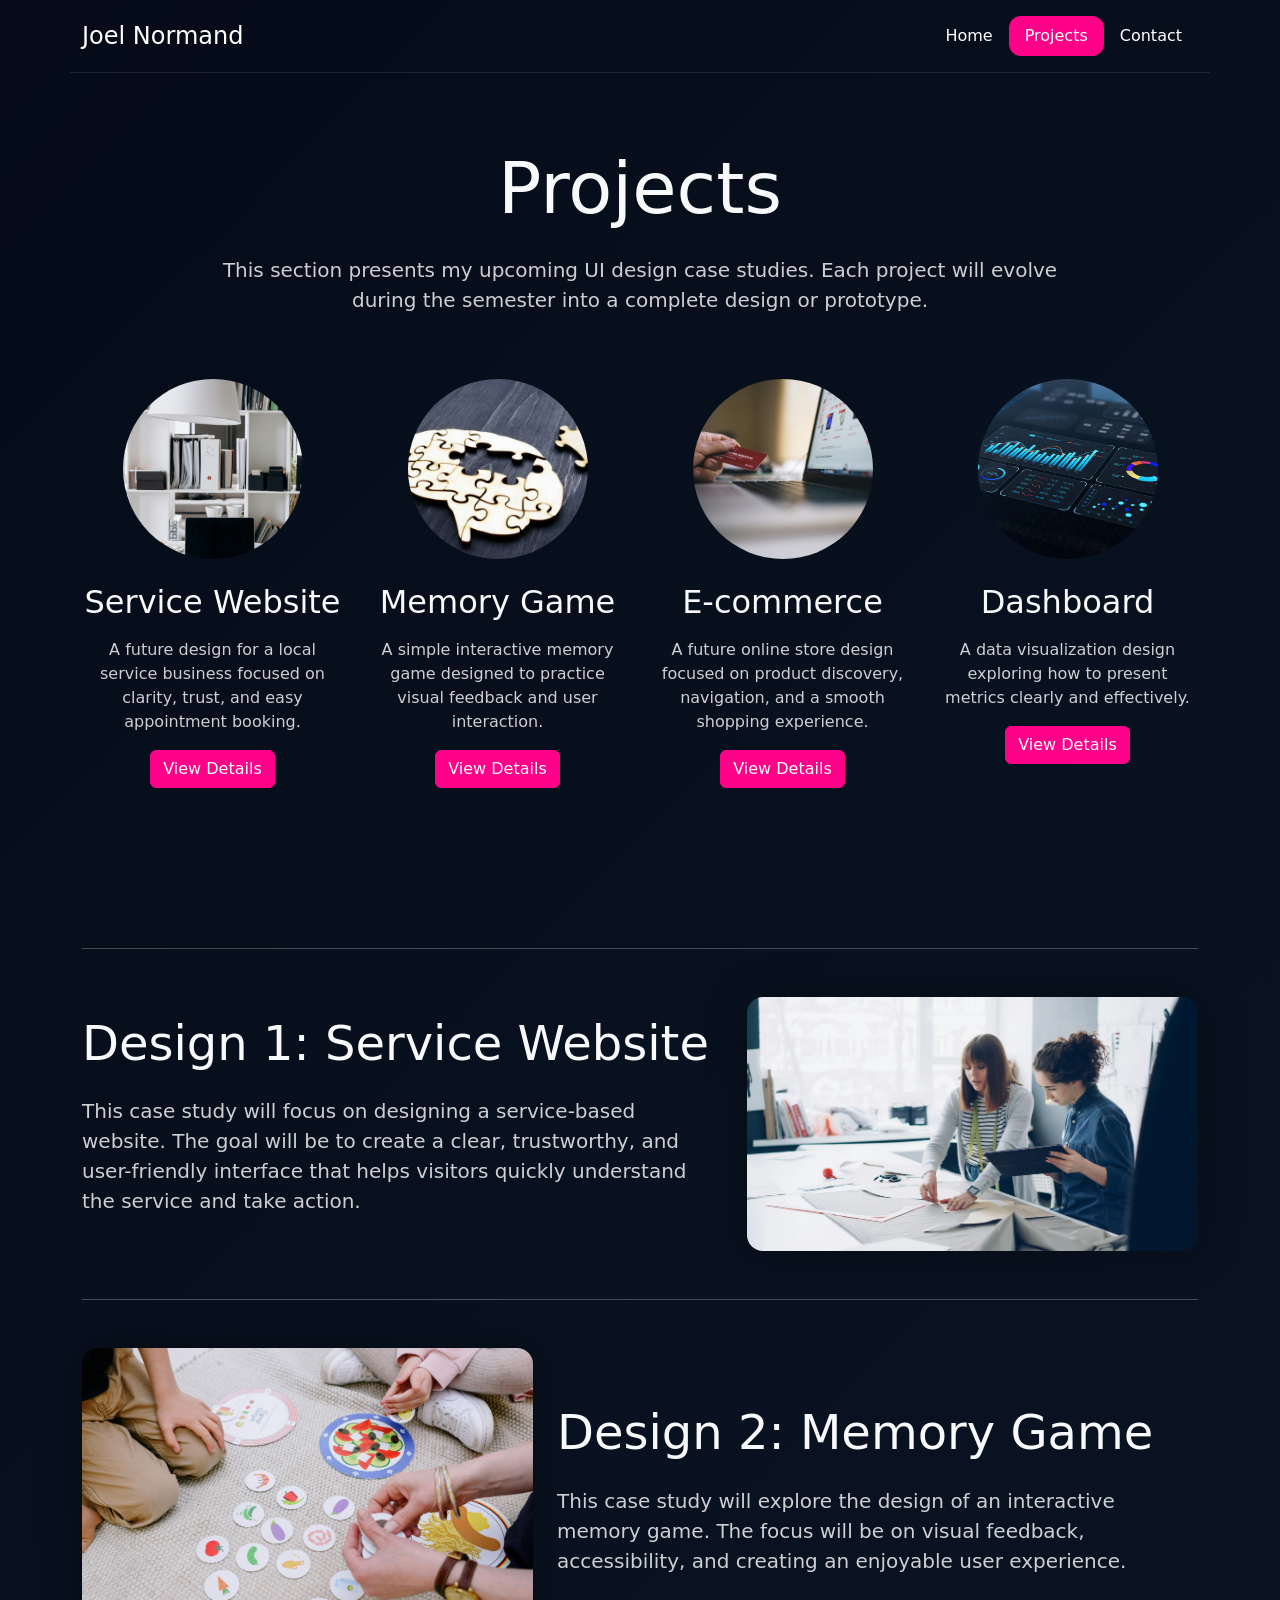
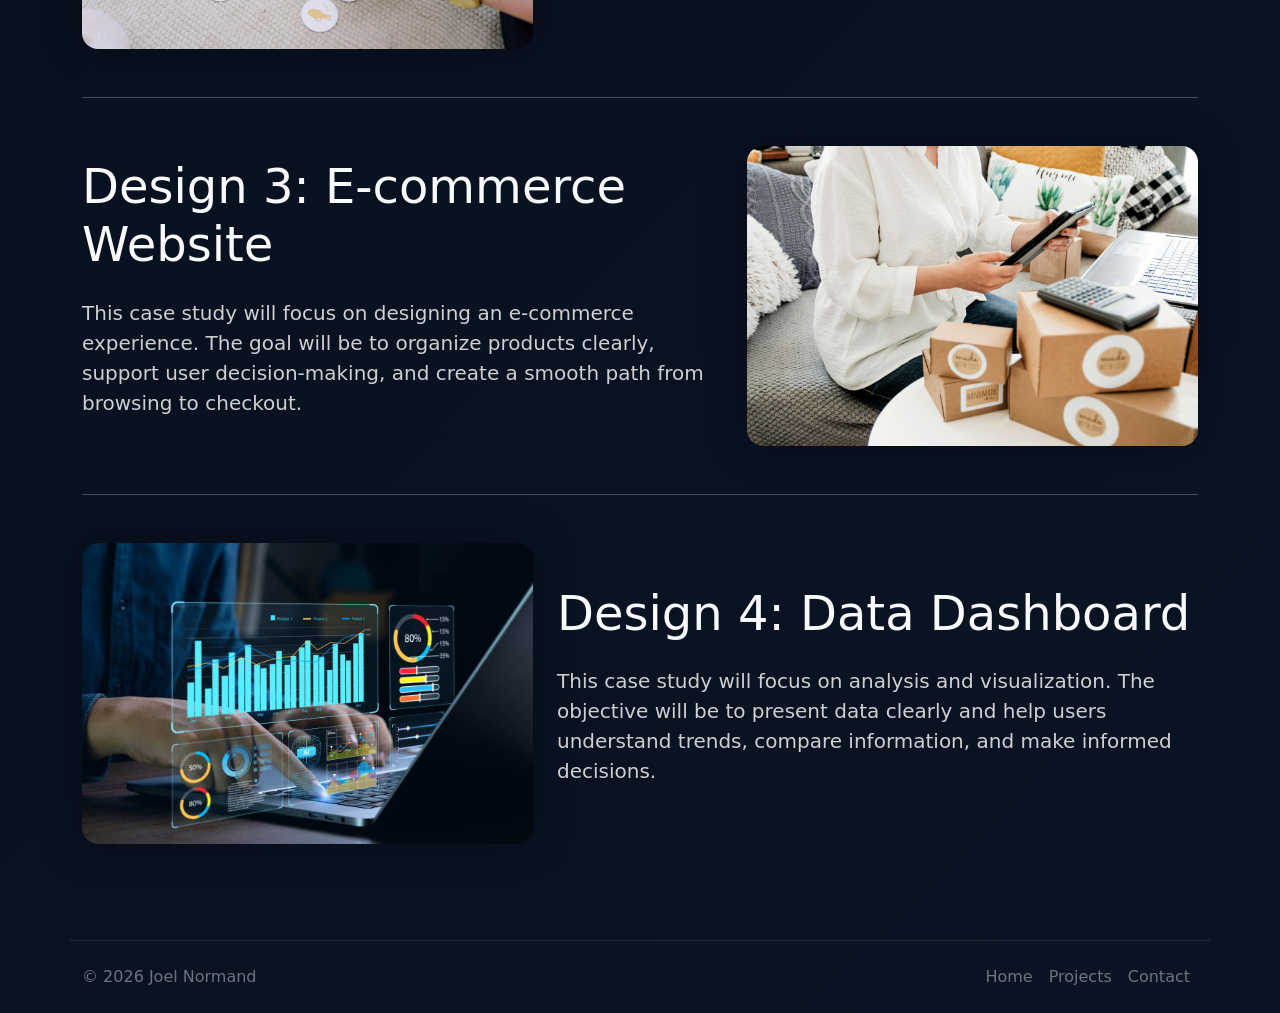
==== project.html @ 37cfbb65 "first commit" ====
<!doctype html>
<html lang="en">
  <head>
    <meta charset="UTF-8" />
    <meta name="viewport" content="width=device-width, initial-scale=1" />

    <title>Projects | Joel Normand</title>

    <link
      href="https://cdn.jsdelivr.net/npm/bootstrap@5.3.8/dist/css/bootstrap.min.css"
      rel="stylesheet"
      integrity="sha384-sRIl4kxILFvY47J16cr9ZwB07vP4J8+LH7qKQnuqkuIAvNWLzeN8tE5YBujZqJLB"
      crossorigin="anonymous"
    />

    <link rel="stylesheet" href="css/style.css" />
  </head>

  <body class="bg-dark text-light">
    <header
      class="container d-flex flex-wrap justify-content-center py-3 mb-4 border-bottom"
    >
      <a
        href="index.html"
        class="d-flex align-items-center mb-3 mb-md-0 me-md-auto text-decoration-none text-light"
      >
        <span class="fs-4">Joel Normand</span>
      </a>

      <ul class="nav nav-pills">
        <li class="nav-item">
          <a href="index.html" class="nav-link"> Home </a>
        </li>

        <li class="nav-item">
          <a href="project.html" class="nav-link active" aria-current="page">
            Projects
          </a>
        </li>

        <li class="nav-item">
          <a href="contact.html" class="nav-link"> Contact </a>
        </li>
      </ul>
    </header>

    <main>
      <section class="container py-5 text-center">
        <h1 class="display-2 fw-light mb-4">Projects</h1>

        <p class="lead mx-auto" style="max-width: 850px">
          This section presents my upcoming UI design case studies. Each project
          will evolve during the semester into a complete design or prototype.
        </p>
      </section>

      <!-- PROJECT OVERVIEW -->
      <section class="container pb-5">
        <div class="row text-center gy-5">
          <div class="col-lg-3 col-md-6">
            <img
              src="images/pexels-modernWorkspace.jpg"
              class="rounded-circle object-fit-cover mb-4"
              width="180"
              height="180"
              alt="Service website preview"
            />

            <h2 class="fw-light mb-3">Service Website</h2>

            <p>
              A future design for a local service business focused on clarity,
              trust, and easy appointment booking.
            </p>

            <p>
              <a class="btn btn-primary" href="#service-site"> View Details </a>
            </p>
          </div>

          <div class="col-lg-3 col-md-6">
            <img
              src="images/memoryGame.jpg"
              class="rounded-circle object-fit-cover mb-4"
              width="180"
              height="180"
              alt="Memory game preview"
            />

            <h2 class="fw-light mb-3">Memory Game</h2>

            <p>
              A simple interactive memory game designed to practice visual
              feedback and user interaction.
            </p>

            <p>
              <a class="btn btn-primary" href="#memory-game"> View Details </a>
            </p>
          </div>

          <div class="col-lg-3 col-md-6">
            <img
              src="images/pexels-onlineShopping.jpg"
              class="rounded-circle object-fit-cover mb-4"
              width="180"
              height="180"
              alt="E-commerce website preview"
            />

            <h2 class="fw-light mb-3">E-commerce</h2>

            <p>
              A future online store design focused on product discovery,
              navigation, and a smooth shopping experience.
            </p>

            <p>
              <a class="btn btn-primary" href="#ecommerce-site">
                View Details
              </a>
            </p>
          </div>

          <div class="col-lg-3 col-md-6">
            <img
              src="images/dashboard.jpg"
              class="rounded-circle object-fit-cover mb-4"
              width="180"
              height="180"
              alt="Dashboard preview"
            />

            <h2 class="fw-light mb-3">Dashboard</h2>

            <p>
              A data visualization design exploring how to present metrics
              clearly and effectively.
            </p>

            <p>
              <a class="btn btn-primary" href="#dashboard"> View Details </a>
            </p>
          </div>
        </div>
      </section>

      <section class="container py-5">
        <!-- PROJECT 1 -->
        <hr class="featurette-divider my-5" />

        <div id="service-site" class="row featurette align-items-center gy-5">
          <div class="col-md-7">
            <h2 class="display-5 fw-light mb-4">Design 1: Service Website</h2>

            <p class="lead">
              This case study will focus on designing a service-based website.
              The goal will be to create a clear, trustworthy, and user-friendly
              interface that helps visitors quickly understand the service and
              take action.
            </p>
          </div>

          <div class="col-md-5">
            <img
              src="images/pexels-bigModernWorkspace.jpg"
              class="img-fluid rounded-4 shadow-lg"
              alt="Service website placeholder"
            />
          </div>
        </div>

        <!-- PROJECT 2 -->
        <hr class="featurette-divider my-5" />

        <div id="memory-game" class="row featurette align-items-center gy-5">
          <div class="col-md-7 order-md-2">
            <h2 class="display-5 fw-light mb-4">Design 2: Memory Game</h2>

            <p class="lead">
              This case study will explore the design of an interactive memory
              game. The focus will be on visual feedback, accessibility, and
              creating an enjoyable user experience.
            </p>
          </div>

          <div class="col-md-5 order-md-1">
            <img
              src="images/pexels-bigMemoryGame.jpg"
              class="img-fluid rounded-4 shadow-lg"
              alt="Memory game placeholder"
            />
          </div>
        </div>

        <!-- PROJECT 3 -->
        <hr class="featurette-divider my-5" />

        <div id="ecommerce-site" class="row featurette align-items-center gy-5">
          <div class="col-md-7">
            <h2 class="display-5 fw-light mb-4">
              Design 3: E-commerce Website
            </h2>

            <p class="lead">
              This case study will focus on designing an e-commerce experience.
              The goal will be to organize products clearly, support user
              decision-making, and create a smooth path from browsing to
              checkout.
            </p>
          </div>

          <div class="col-md-5">
            <img
              src="images/pexels-bigOnlineShopping.jpg"
              class="img-fluid rounded-4 shadow-lg"
              alt="E-commerce website placeholder"
            />
          </div>
        </div>

        <!-- PROJECT 4 -->
        <hr class="featurette-divider my-5" />

        <div id="dashboard" class="row featurette align-items-center gy-5">
          <div class="col-md-7 order-md-2">
            <h2 class="display-5 fw-light mb-4">Design 4: Data Dashboard</h2>

            <p class="lead">
              This case study will focus on analysis and visualization. The
              objective will be to present data clearly and help users
              understand trends, compare information, and make informed
              decisions.
            </p>
          </div>

          <div class="col-md-5 order-md-1">
            <img
              src="images/bigDashboard.jpg"
              class="img-fluid rounded-4 shadow-lg"
              alt="Dashboard placeholder"
            />
          </div>
        </div>
      </section>
    </main>

    <footer
      class="container d-flex flex-wrap justify-content-between align-items-center py-3 mt-5 border-top"
    >
      <p class="col-md-4 mb-0 text-secondary">© 2026 Joel Normand</p>

      <ul class="nav col-md-8 justify-content-end">
        <li class="nav-item">
          <a href="index.html" class="nav-link px-2 text-secondary"> Home </a>
        </li>

        <li class="nav-item">
          <a href="project.html" class="nav-link px-2 text-secondary">
            Projects
          </a>
        </li>

        <li class="nav-item">
          <a href="contact.html" class="nav-link px-2 text-secondary">
            Contact
          </a>
        </li>
      </ul>
    </footer>

    <script
      src="https://cdn.jsdelivr.net/npm/bootstrap@5.3.8/dist/js/bootstrap.bundle.min.js"
      integrity="sha384-FKyoEForCGlyvwx9Hj09JcYn3nv7wiPVlz7YYwJrWVcXK/BmnVDxM+D2scQbITxI"
      crossorigin="anonymous"
    ></script>

    <script src="js/script.js"></script>
  </body>
</html>
---- css/style.css ----
body {
  background: linear-gradient(135deg, #050b18 0%, #08111f 45%, #0a1424 100%);

  color: white;
  min-height: 100vh;
}

p {
  color: rgba(255, 255, 255, 0.8);
}

.text-body-secondary {
  color: rgba(255, 255, 255, 0.6) !important;
}

.border-bottom,
.border-top {
  border-color: rgba(255, 255, 255, 0.1) !important;
}

.nav-link {
  color: white;
}

.nav-link:hover {
  color: #ff0088;
}

.fs-4 {
  color: white;
}

.btn-primary {
  background-color: #ff0088;
  border-color: #ff0088;
}

.btn-primary:hover {
  background-color: #d60073;
  border-color: #d60073;
}

.btn-outline-secondary {
  color: white;
  border-color: rgba(255, 255, 255, 0.4);
}

.btn-outline-secondary:hover {
  background-color: white;
  color: black;
}

.text-primary {
  color: #ff0088 !important;
}

.shadow-lg {
  box-shadow: 0 0 40px rgba(0, 0, 0, 0.35) !important;
}

.rounded-4 {
  overflow: hidden;
}

.nav-pills .nav-link.active {
  background-color: #ff0088;
  color: white;
}
.nav-pills .nav-link {
  border-radius: 12px;
  transition: all 0.2s ease;
}
.bi {
  transition: all 0.25s ease;
}

.bi:hover {
  color: #ff0088;
  transform: scale(1.15);
}
a:focus,
.btn:focus {
  outline: 3px solid #ff0088;
  outline-offset: 4px;
}
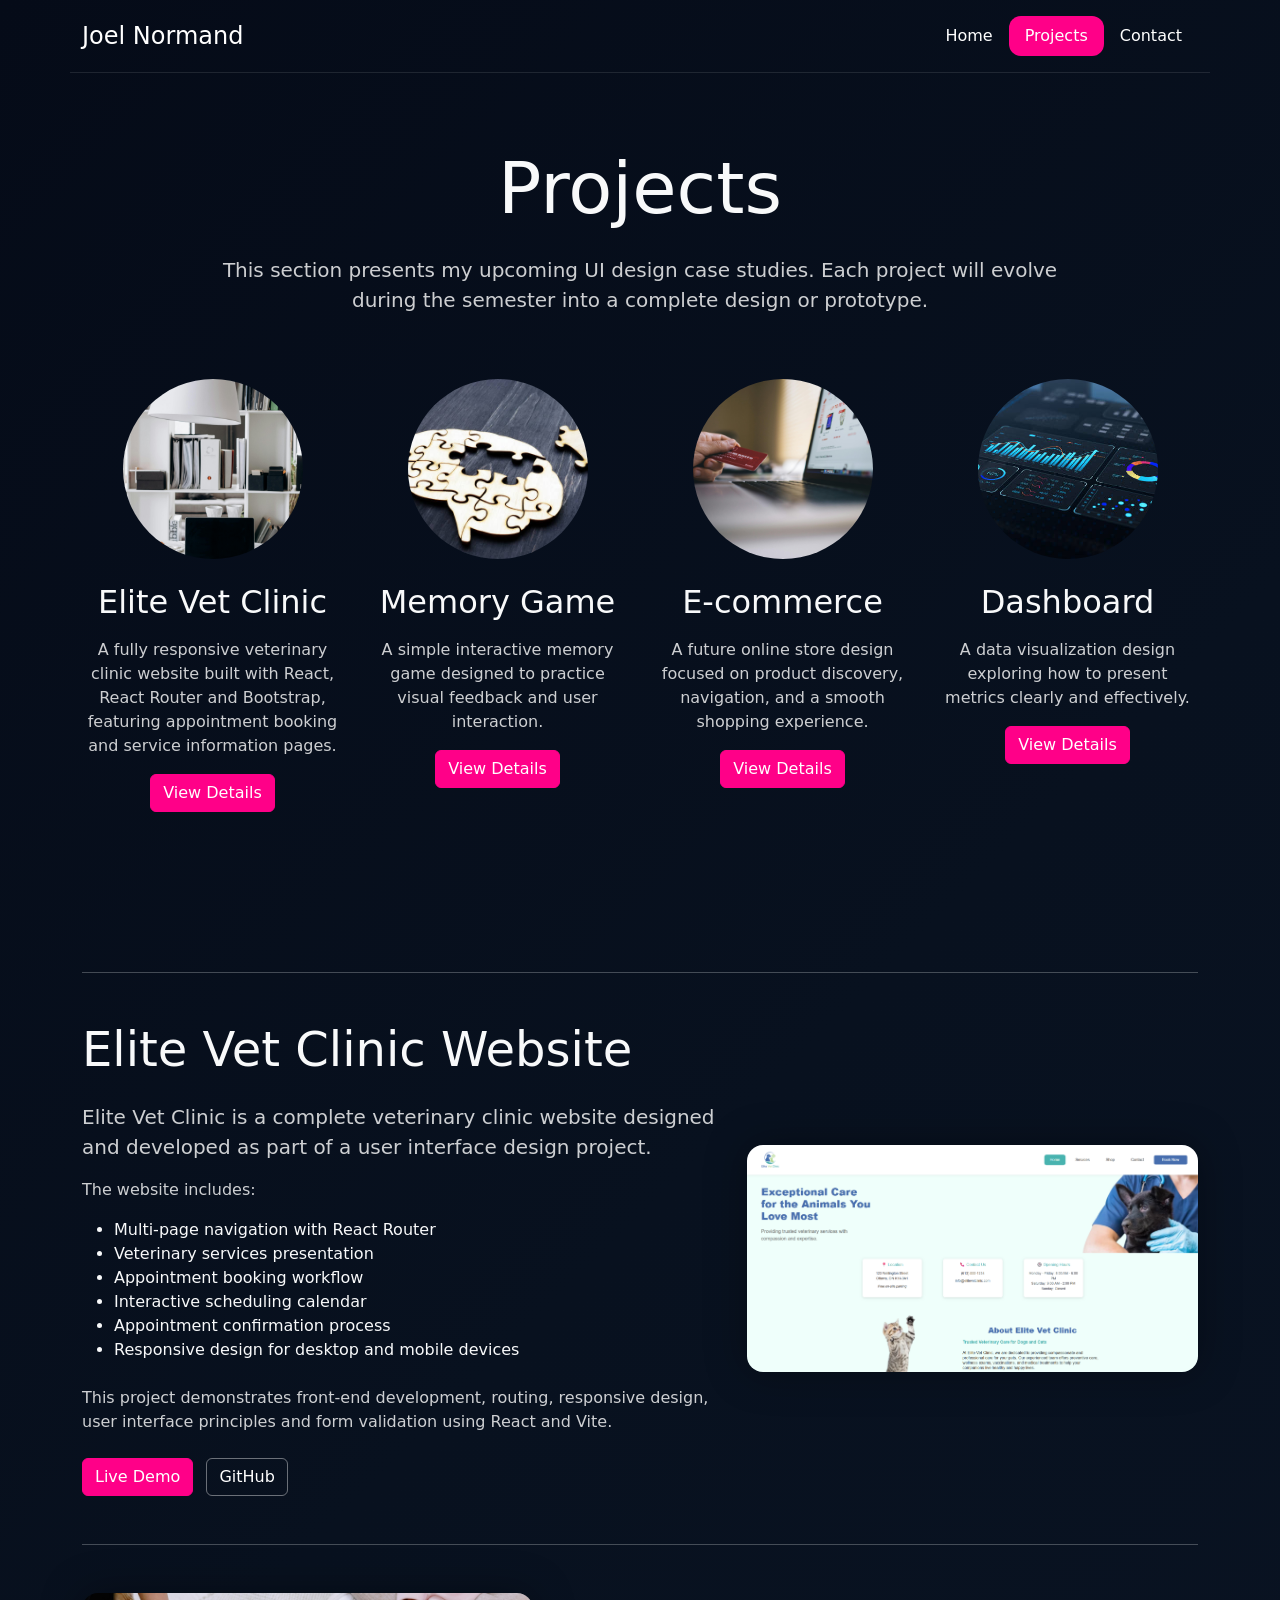
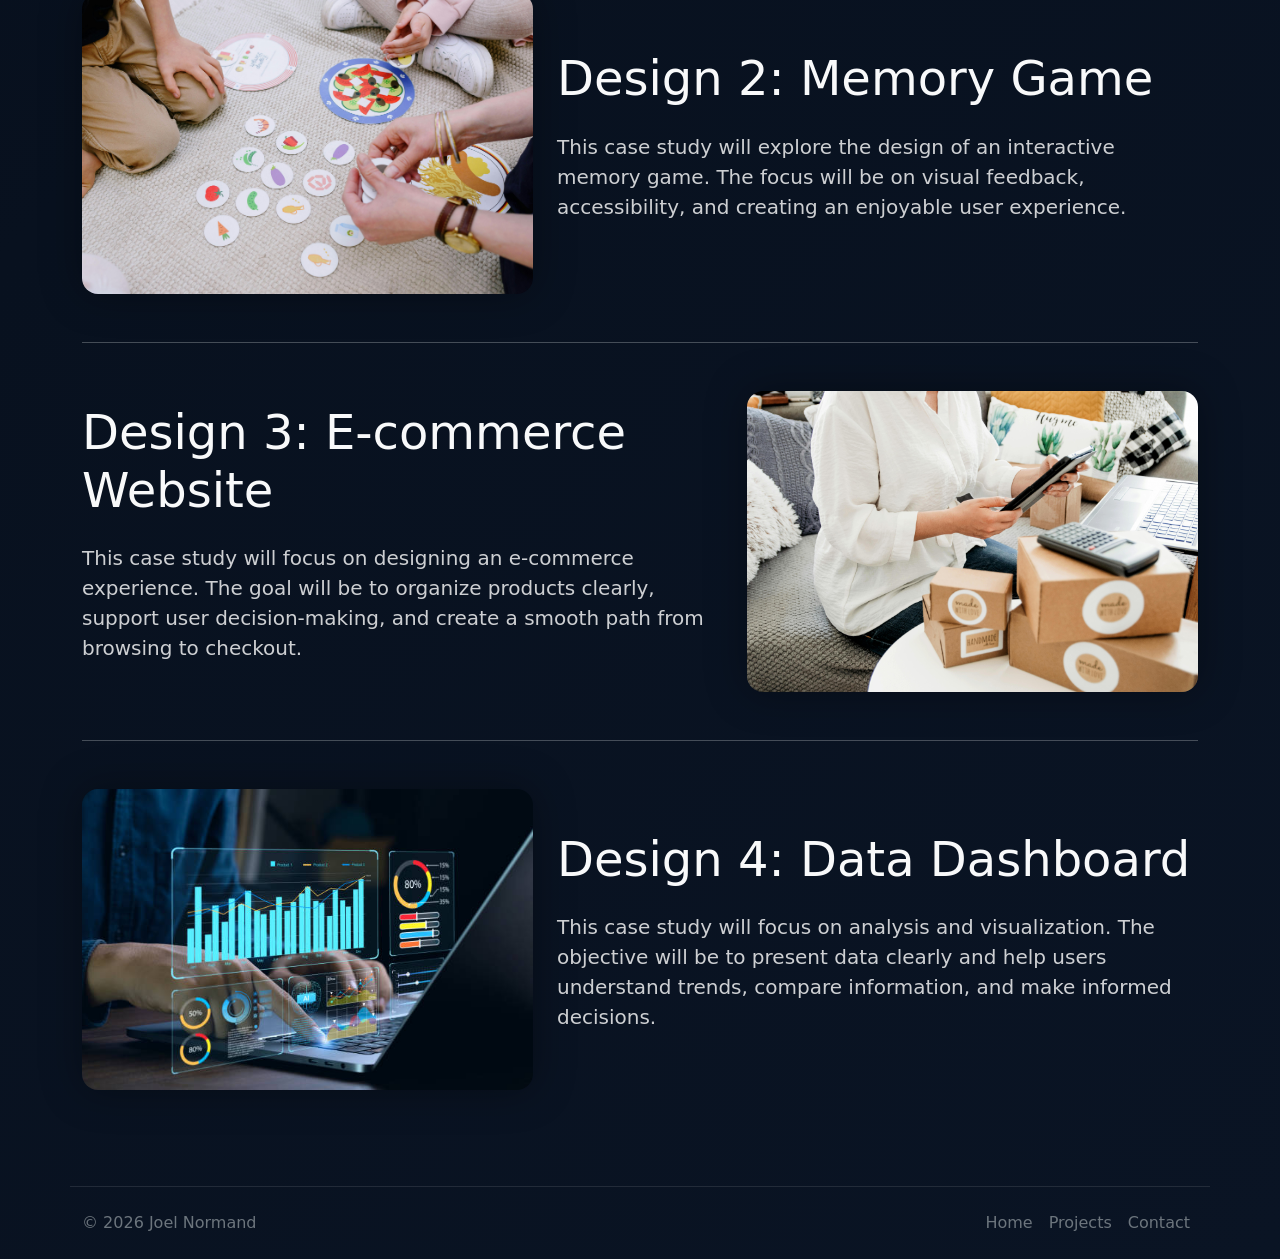
==== commit d2c2795a: "Add Elite Vet Clinic project to portfolio" ====
--- a/project.html
+++ b/project.html
@@ -66,11 +66,12 @@
               alt="Service website preview"
             />
 
-            <h2 class="fw-light mb-3">Service Website</h2>
-
-            <p>
-              A future design for a local service business focused on clarity,
-              trust, and easy appointment booking.
+            <h2 class="fw-light mb-3">Elite Vet Clinic</h2>
+
+            <p>
+              A fully responsive veterinary clinic website built with React,
+              React Router and Bootstrap, featuring appointment booking and
+              service information pages.
             </p>
 
             <p>
@@ -151,23 +152,62 @@
 
         <div id="service-site" class="row featurette align-items-center gy-5">
           <div class="col-md-7">
-            <h2 class="display-5 fw-light mb-4">Design 1: Service Website</h2>
+            <h2 class="display-5 fw-light mb-4">
+              Elite Vet Clinic Website
+            </h2>
 
             <p class="lead">
-              This case study will focus on designing a service-based website.
-              The goal will be to create a clear, trustworthy, and user-friendly
-              interface that helps visitors quickly understand the service and
-              take action.
-            </p>
+              Elite Vet Clinic is a complete veterinary clinic website
+              designed and developed as part of a user interface design
+              project.
+            </p>
+
+            <p>
+              The website includes:
+            </p>
+
+            <ul>
+              <li>Multi-page navigation with React Router</li>
+              <li>Veterinary services presentation</li>
+              <li>Appointment booking workflow</li>
+              <li>Interactive scheduling calendar</li>
+              <li>Appointment confirmation process</li>
+              <li>Responsive design for desktop and mobile devices</li>
+            </ul>
+            
+            <p class="mt-4">
+              This project demonstrates front-end development, routing,
+              responsive design, user interface principles and form validation
+              using React and Vite.
+            </p>
+
+            <div class="mt-4">
+              <a
+                href="https://elitevetclinic.netlify.app/"
+                target="_blank"
+                class="btn btn-primary me-2"
+              >
+                Live Demo
+              </a>
+
+              <a
+                href="https://github.com/HaZy009/elite-vet-clinic"
+                target="_blank"
+                class="btn btn-outline-secondary"
+              >
+                GitHub
+              </a>
+            </div>
           </div>
 
           <div class="col-md-5">
             <img
-              src="images/pexels-bigModernWorkspace.jpg"
+              src="images/eliteVetClinic.png"
               class="img-fluid rounded-4 shadow-lg"
-              alt="Service website placeholder"
-            />
-          </div>
+              alt="Elite Vet Clinic website"
+            />
+          </div>
+        </div>
         </div>
 
         <!-- PROJECT 2 -->
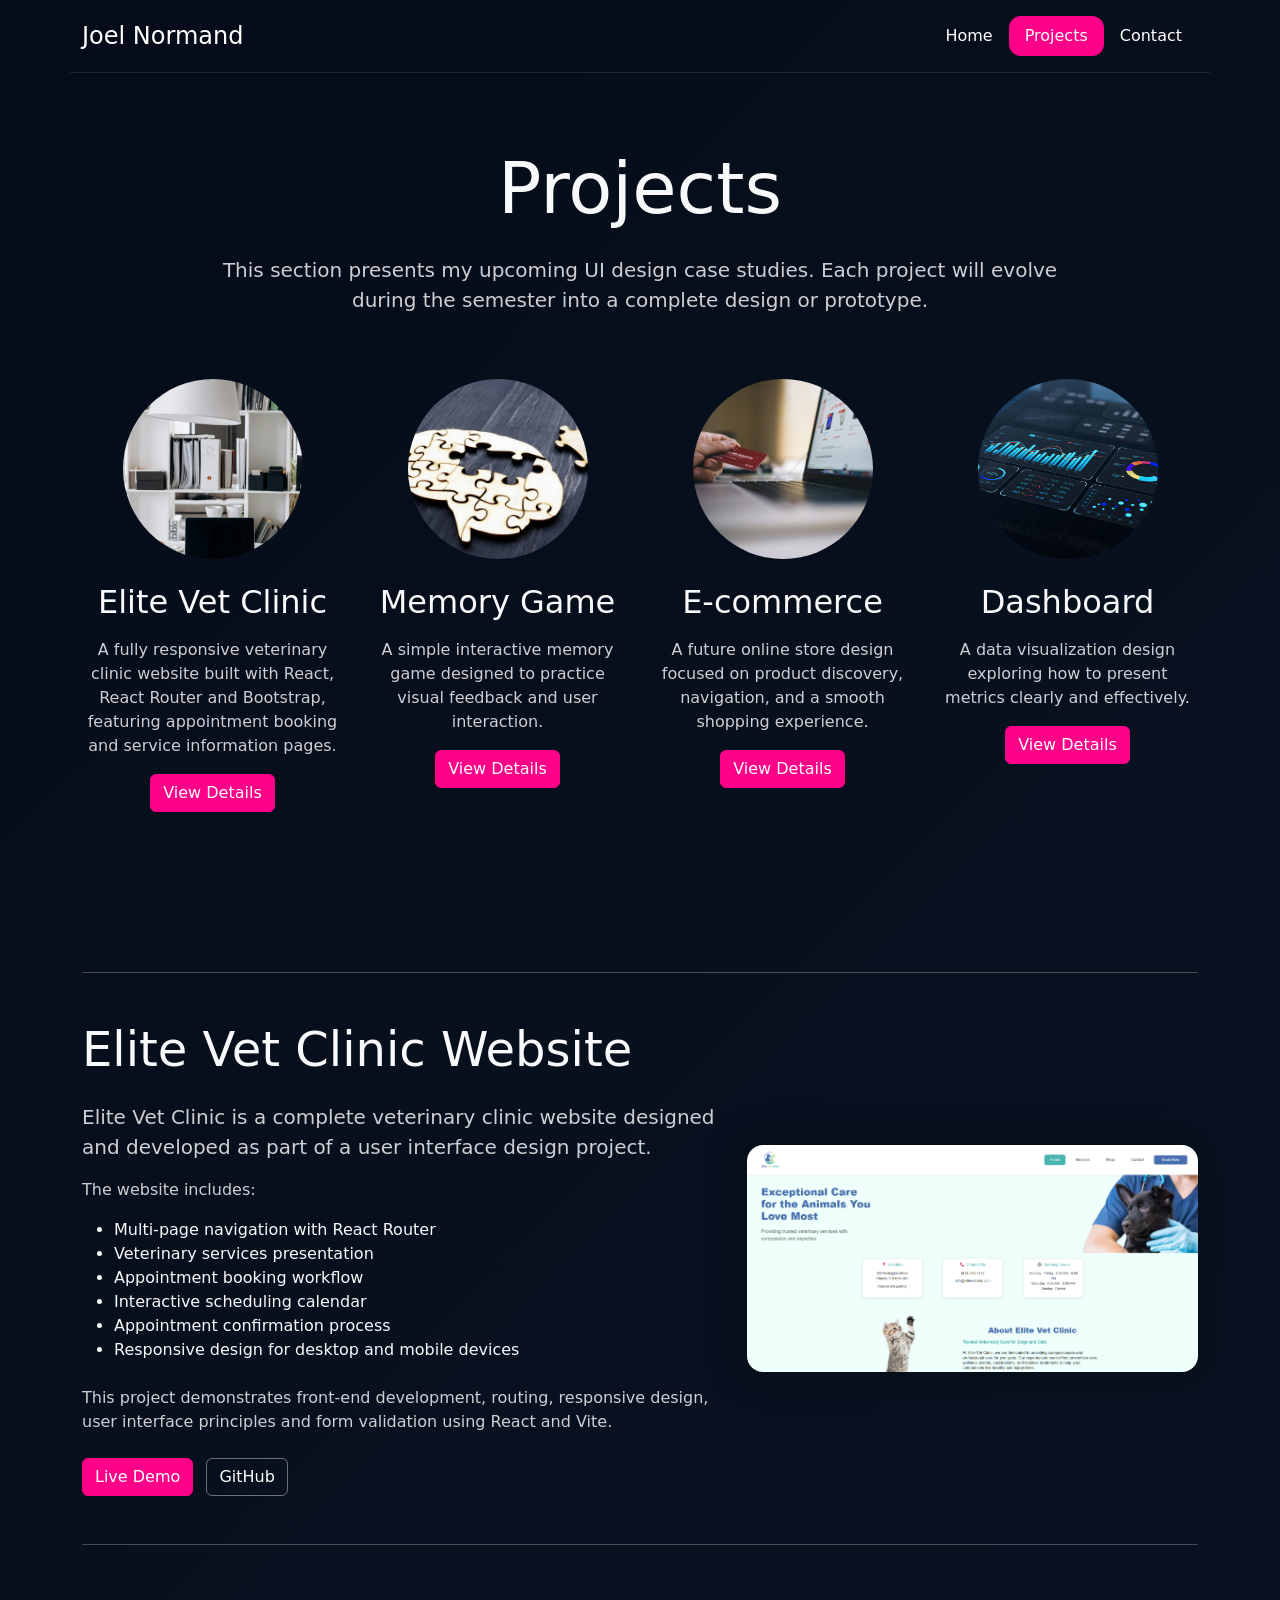
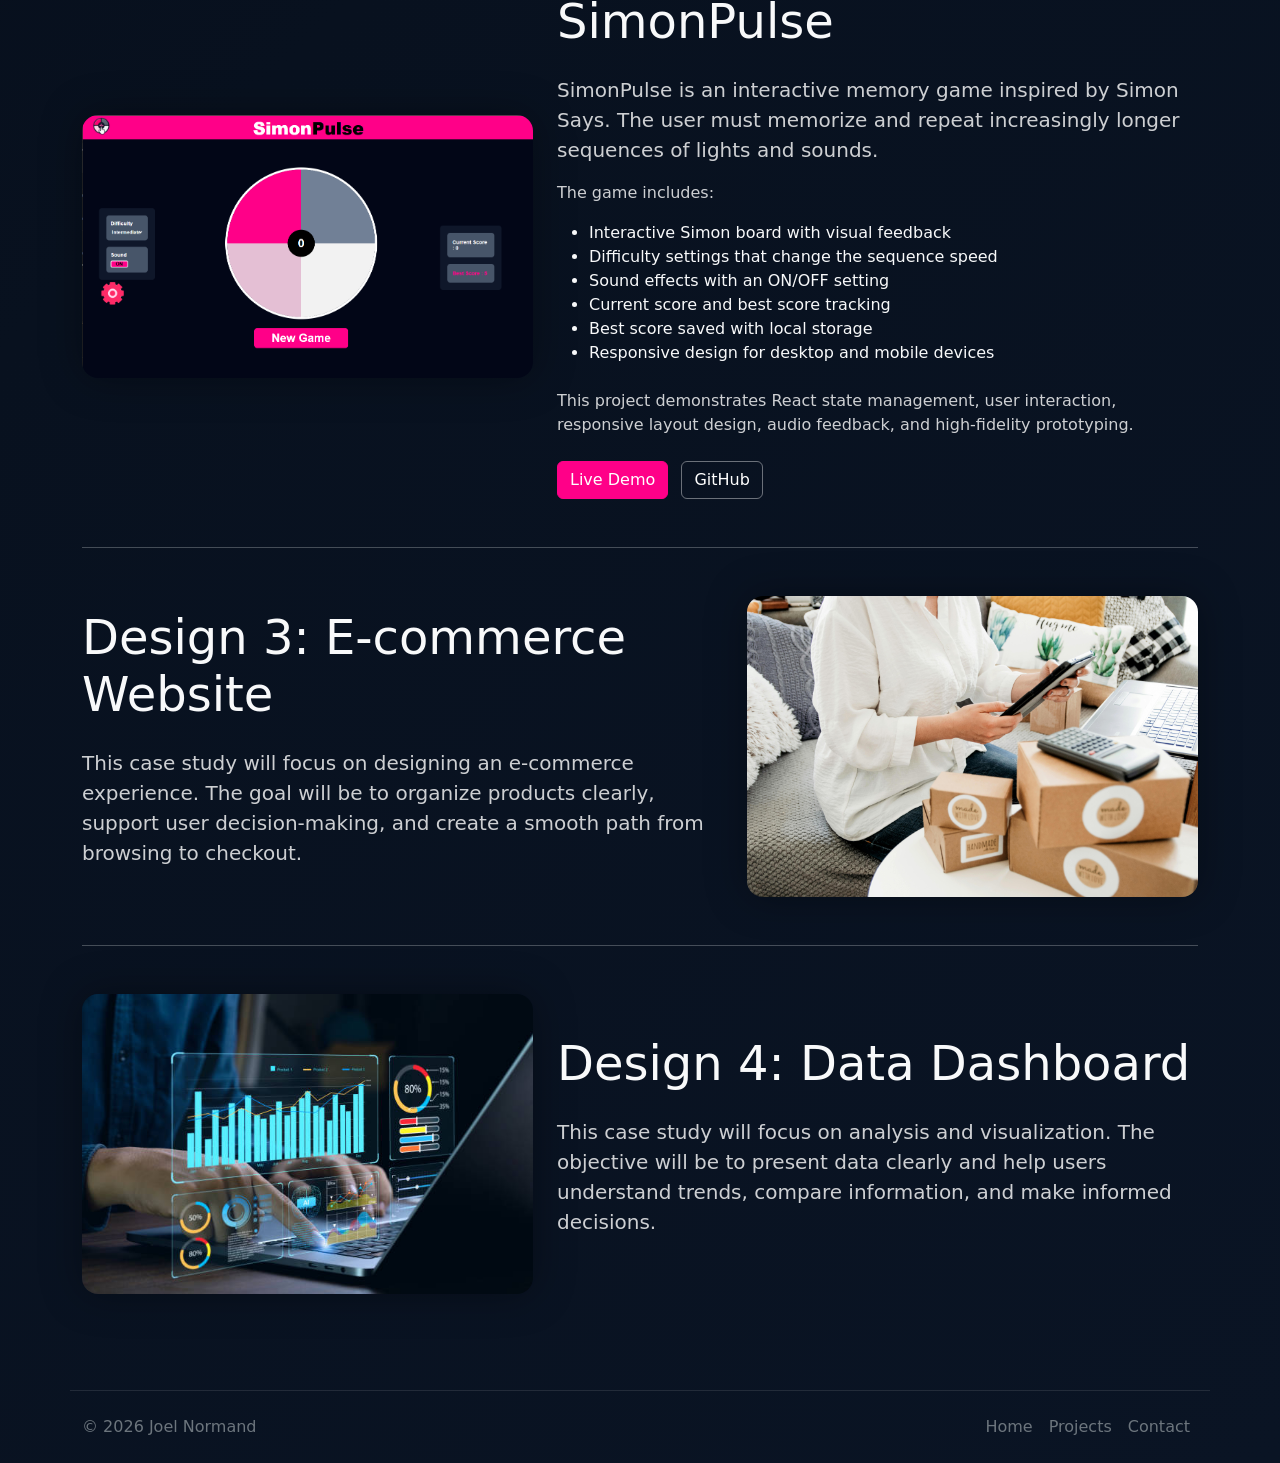
==== commit 6157075e: "Add devopir 3 simonPulse to project page and fix main page hero image" ====
--- a/project.html
+++ b/project.html
@@ -96,7 +96,7 @@
             </p>
 
             <p>
-              <a class="btn btn-primary" href="#memory-game"> View Details </a>
+              <a class="btn btn-primary" href="#simon-pulse"> View Details </a>
             </p>
           </div>
 
@@ -152,19 +152,14 @@
 
         <div id="service-site" class="row featurette align-items-center gy-5">
           <div class="col-md-7">
-            <h2 class="display-5 fw-light mb-4">
-              Elite Vet Clinic Website
-            </h2>
+            <h2 class="display-5 fw-light mb-4">Elite Vet Clinic Website</h2>
 
             <p class="lead">
-              Elite Vet Clinic is a complete veterinary clinic website
-              designed and developed as part of a user interface design
-              project.
-            </p>
-
-            <p>
-              The website includes:
-            </p>
+              Elite Vet Clinic is a complete veterinary clinic website designed
+              and developed as part of a user interface design project.
+            </p>
+
+            <p>The website includes:</p>
 
             <ul>
               <li>Multi-page navigation with React Router</li>
@@ -174,7 +169,7 @@
               <li>Appointment confirmation process</li>
               <li>Responsive design for desktop and mobile devices</li>
             </ul>
-            
+
             <p class="mt-4">
               This project demonstrates front-end development, routing,
               responsive design, user interface principles and form validation
@@ -208,27 +203,61 @@
             />
           </div>
         </div>
-        </div>
 
         <!-- PROJECT 2 -->
         <hr class="featurette-divider my-5" />
 
-        <div id="memory-game" class="row featurette align-items-center gy-5">
+        <div id="simon-pulse" class="row featurette align-items-center gy-5">
           <div class="col-md-7 order-md-2">
-            <h2 class="display-5 fw-light mb-4">Design 2: Memory Game</h2>
+            <h2 class="display-5 fw-light mb-4">SimonPulse</h2>
 
             <p class="lead">
-              This case study will explore the design of an interactive memory
-              game. The focus will be on visual feedback, accessibility, and
-              creating an enjoyable user experience.
-            </p>
+              SimonPulse is an interactive memory game inspired by Simon Says.
+              The user must memorize and repeat increasingly longer sequences of
+              lights and sounds.
+            </p>
+
+            <p>The game includes:</p>
+
+            <ul>
+              <li>Interactive Simon board with visual feedback</li>
+              <li>Difficulty settings that change the sequence speed</li>
+              <li>Sound effects with an ON/OFF setting</li>
+              <li>Current score and best score tracking</li>
+              <li>Best score saved with local storage</li>
+              <li>Responsive design for desktop and mobile devices</li>
+            </ul>
+
+            <p class="mt-4">
+              This project demonstrates React state management, user
+              interaction, responsive layout design, audio feedback, and
+              high-fidelity prototyping.
+            </p>
+
+            <div class="mt-4">
+              <a
+                href="https://simon-pulse.netlify.app/"
+                target="_blank"
+                class="btn btn-primary me-2"
+              >
+                Live Demo
+              </a>
+
+              <a
+                href="https://github.com/HaZy009/simon-pulse"
+                target="_blank"
+                class="btn btn-outline-secondary"
+              >
+                GitHub
+              </a>
+            </div>
           </div>
 
           <div class="col-md-5 order-md-1">
             <img
-              src="images/pexels-bigMemoryGame.jpg"
+              src="images/siteSimonPulse.png"
               class="img-fluid rounded-4 shadow-lg"
-              alt="Memory game placeholder"
+              alt="SimonPulse memory game website"
             />
           </div>
         </div>
--- a/css/style.css
+++ b/css/style.css
@@ -83,3 +83,10 @@
   outline: 3px solid #ff0088;
   outline-offset: 4px;
 }
+.hero-image {
+  width: 100%;
+
+  object-fit: contain;
+
+  border-radius: 16px;
+}
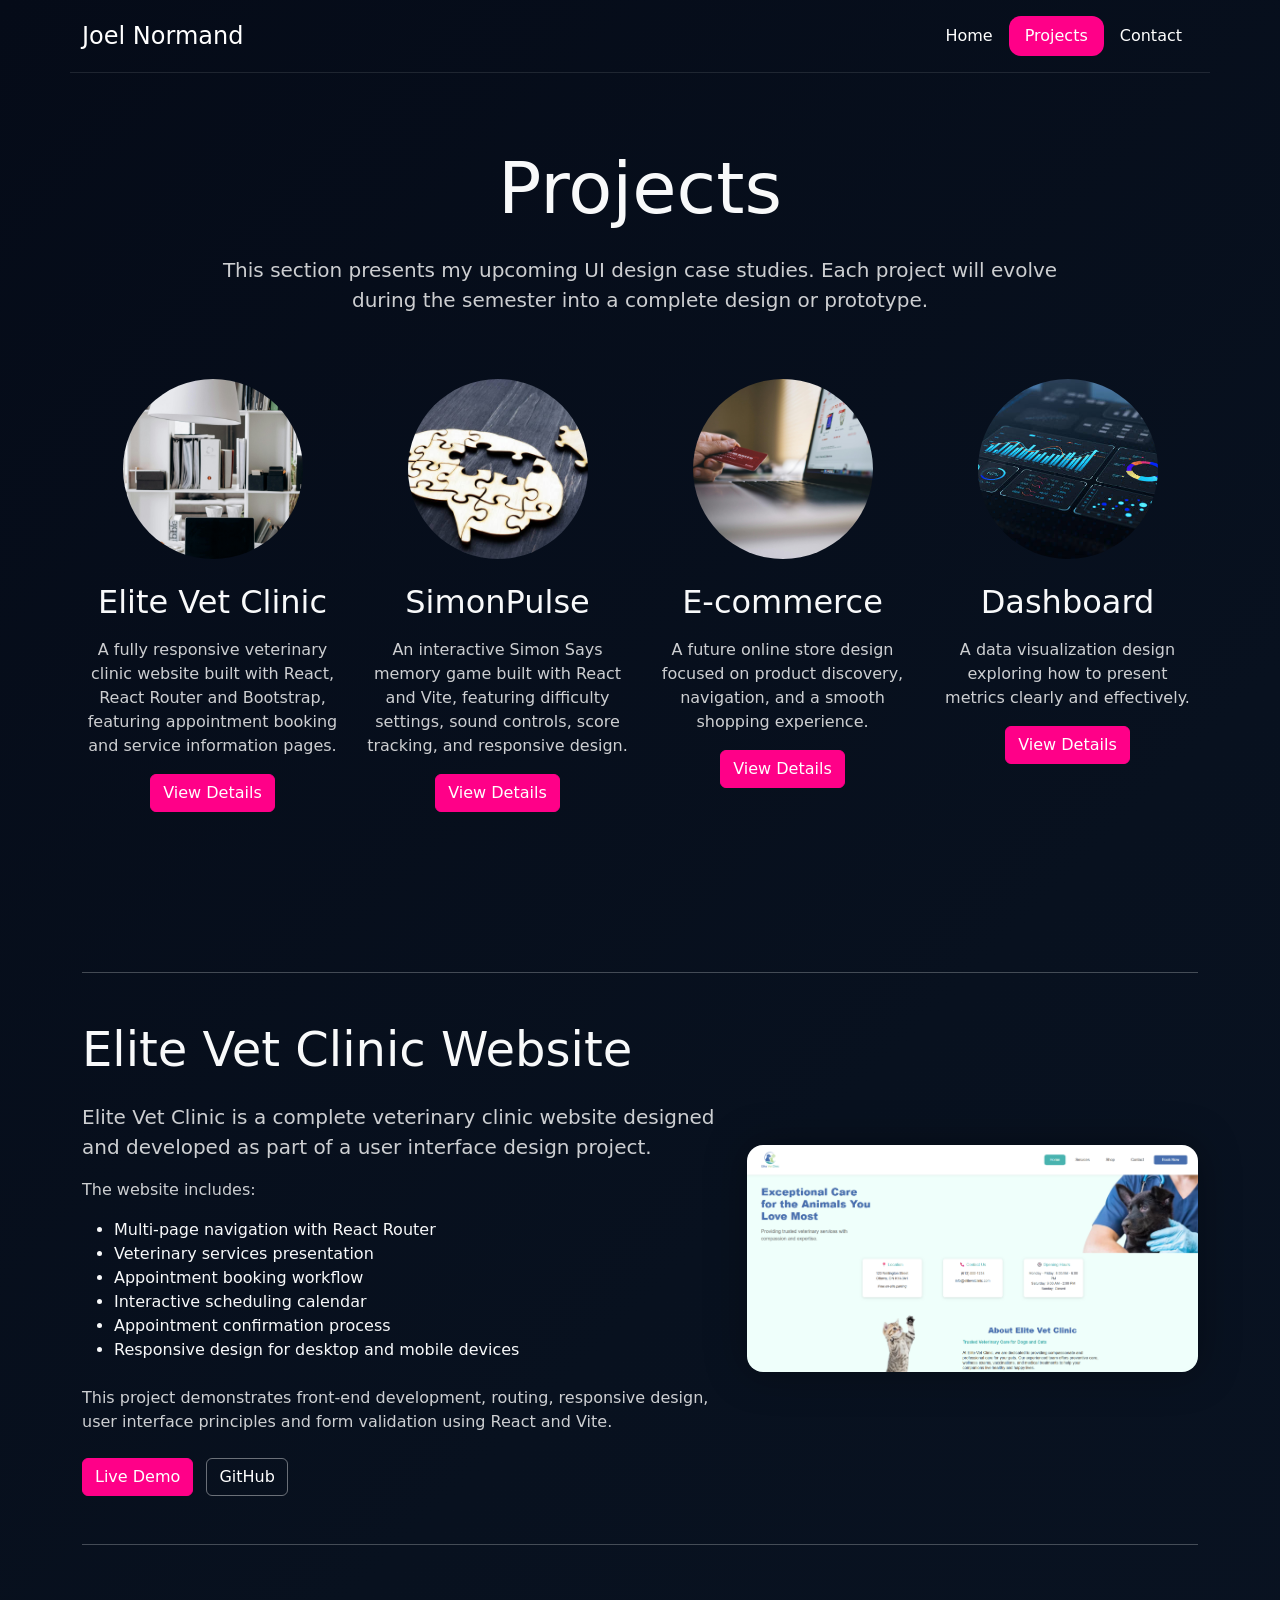
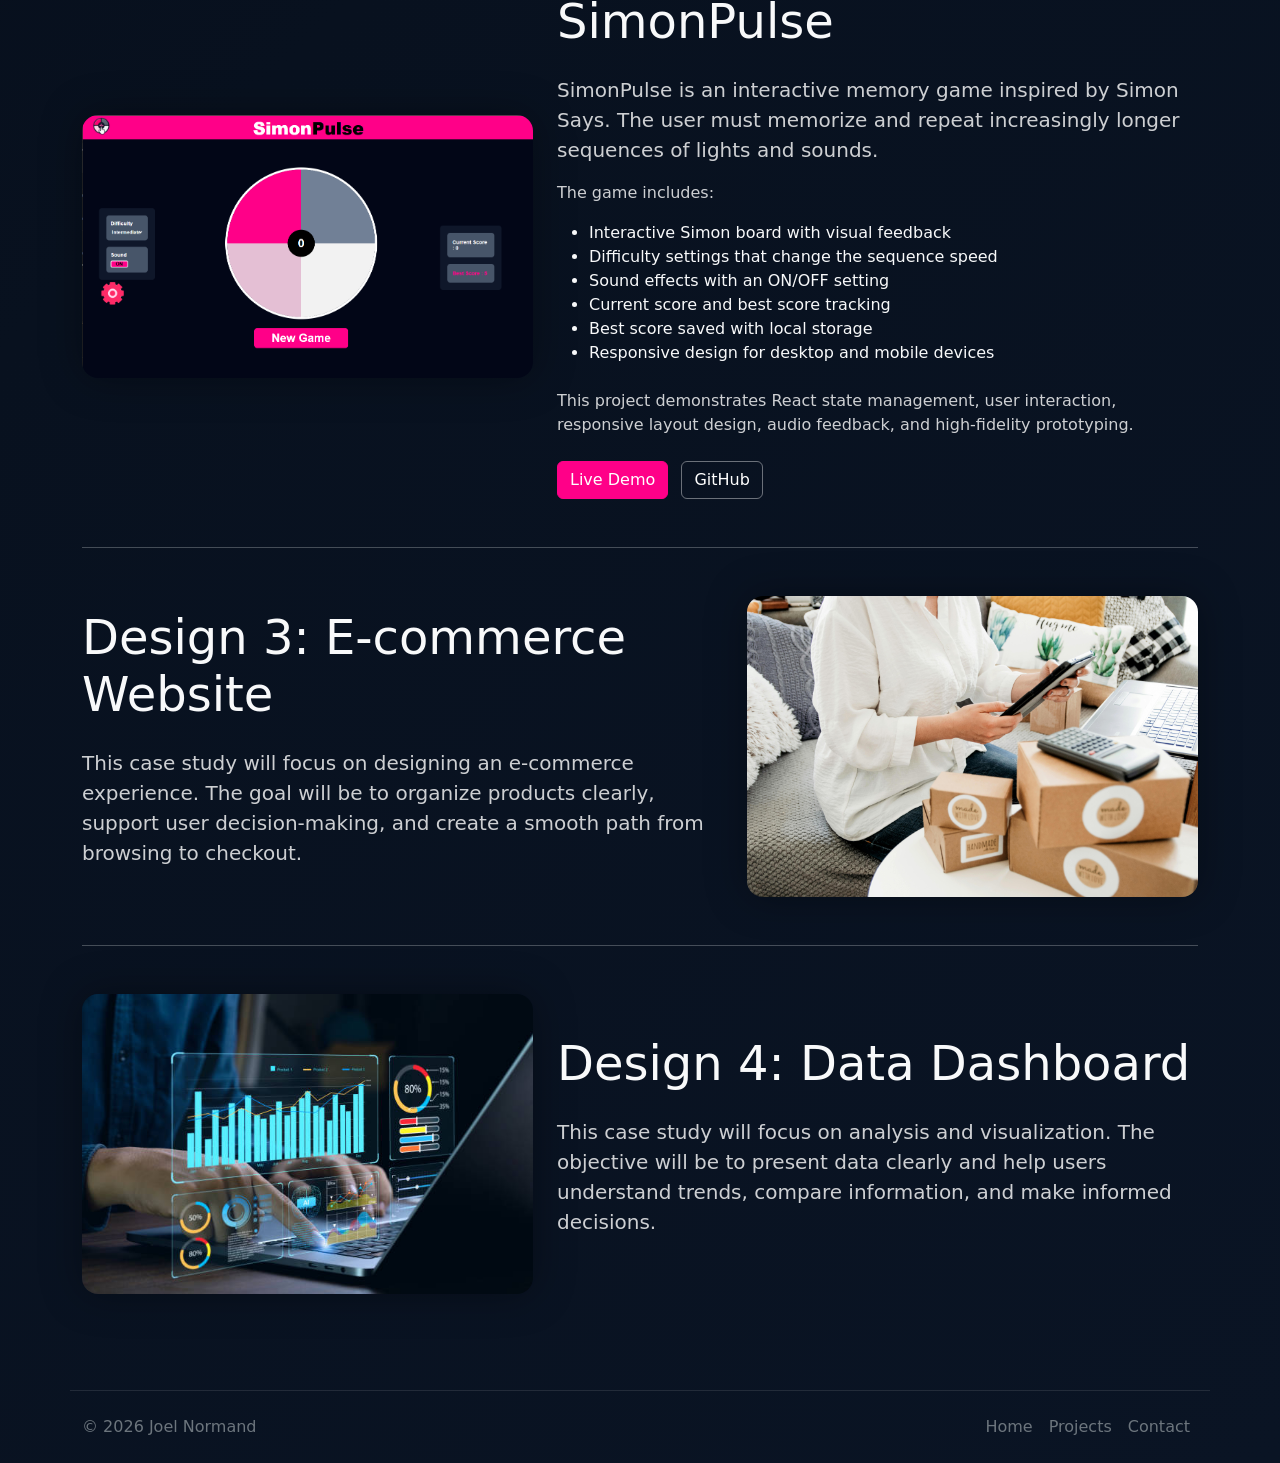
==== commit 413cd9cd: "Fix Simon Pulse overview" ====
--- a/project.html
+++ b/project.html
@@ -88,11 +88,12 @@
               alt="Memory game preview"
             />
 
-            <h2 class="fw-light mb-3">Memory Game</h2>
-
-            <p>
-              A simple interactive memory game designed to practice visual
-              feedback and user interaction.
+            <h2 class="fw-light mb-3">SimonPulse</h2>
+
+            <p>
+              An interactive Simon Says memory game built with React and Vite,
+              featuring difficulty settings, sound controls, score tracking, and
+              responsive design.
             </p>
 
             <p>
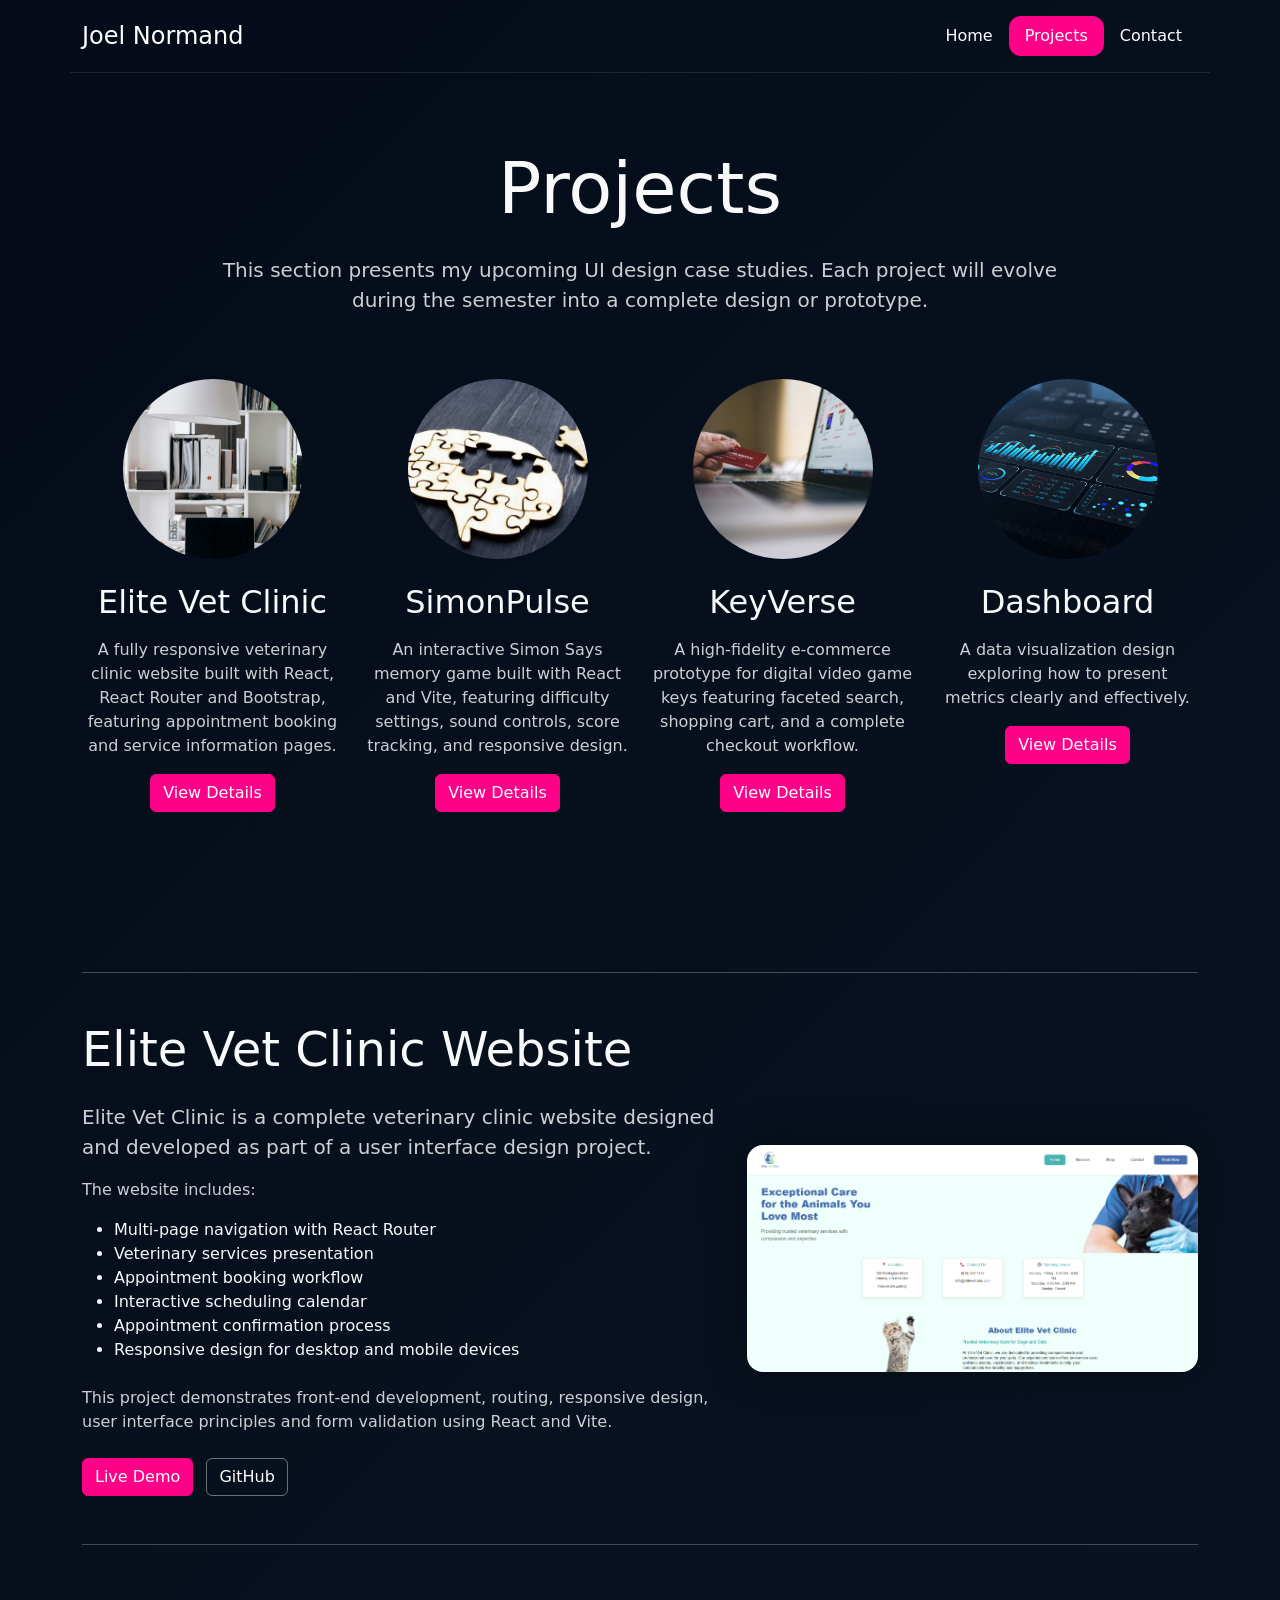
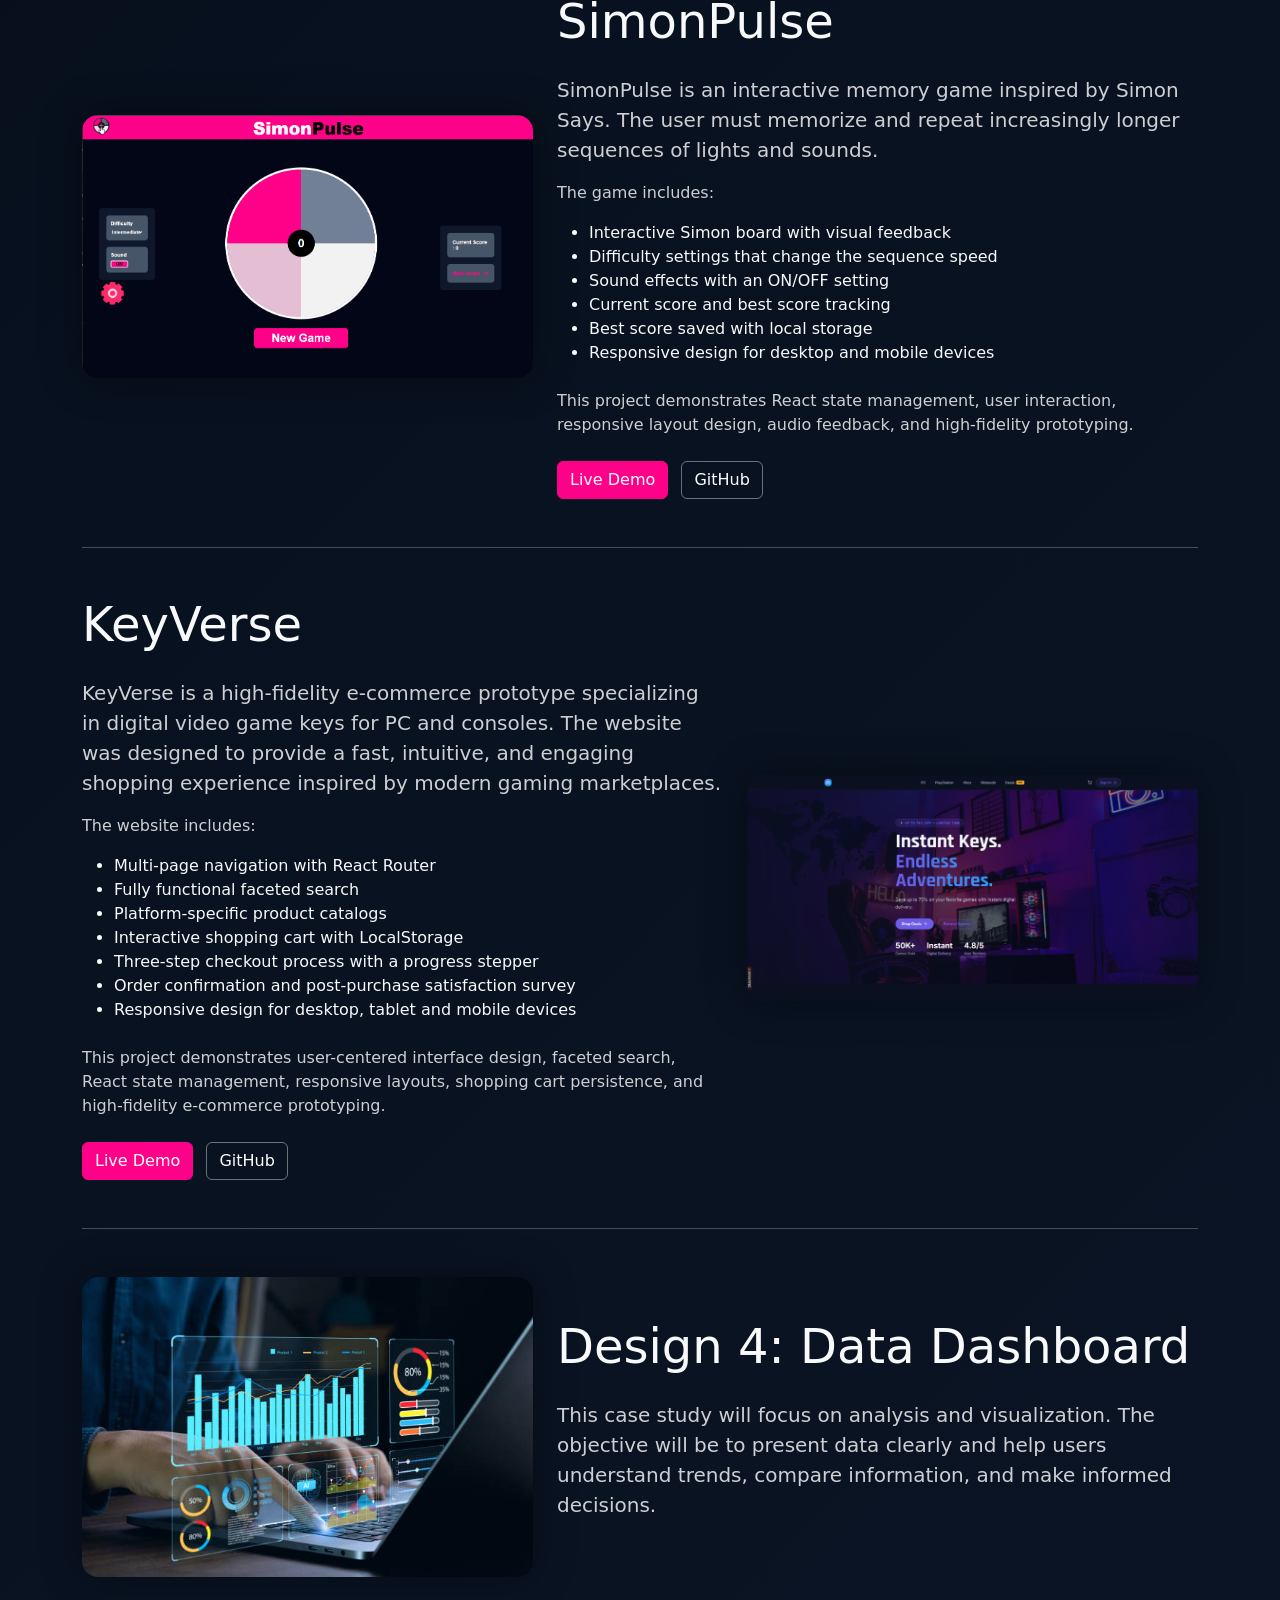
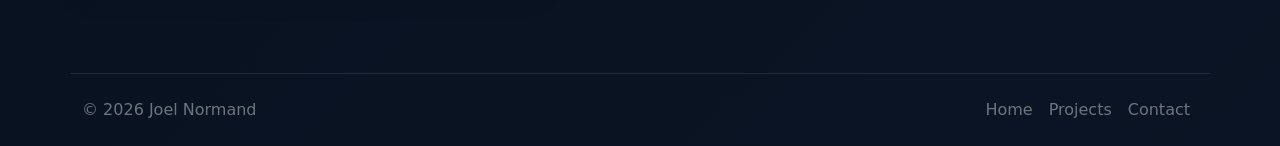
==== commit 5bb4cbfe: "Add KeyVerse project to portfolio" ====
--- a/project.html
+++ b/project.html
@@ -107,14 +107,15 @@
               class="rounded-circle object-fit-cover mb-4"
               width="180"
               height="180"
-              alt="E-commerce website preview"
-            />
-
-            <h2 class="fw-light mb-3">E-commerce</h2>
-
-            <p>
-              A future online store design focused on product discovery,
-              navigation, and a smooth shopping experience.
+              alt="KeyVerse preview"
+            />
+
+            <h2 class="fw-light mb-3">KeyVerse</h2>
+
+            <p>
+              A high-fidelity e-commerce prototype for digital video game keys
+              featuring faceted search, shopping cart, and a complete checkout
+              workflow.
             </p>
 
             <p>
@@ -268,23 +269,57 @@
 
         <div id="ecommerce-site" class="row featurette align-items-center gy-5">
           <div class="col-md-7">
-            <h2 class="display-5 fw-light mb-4">
-              Design 3: E-commerce Website
-            </h2>
+            <h2 class="display-5 fw-light mb-4">KeyVerse</h2>
 
             <p class="lead">
-              This case study will focus on designing an e-commerce experience.
-              The goal will be to organize products clearly, support user
-              decision-making, and create a smooth path from browsing to
-              checkout.
-            </p>
+              KeyVerse is a high-fidelity e-commerce prototype specializing in
+              digital video game keys for PC and consoles. The website was
+              designed to provide a fast, intuitive, and engaging shopping
+              experience inspired by modern gaming marketplaces.
+            </p>
+
+            <p>The website includes:</p>
+
+            <ul>
+              <li>Multi-page navigation with React Router</li>
+              <li>Fully functional faceted search</li>
+              <li>Platform-specific product catalogs</li>
+              <li>Interactive shopping cart with LocalStorage</li>
+              <li>Three-step checkout process with a progress stepper</li>
+              <li>Order confirmation and post-purchase satisfaction survey</li>
+              <li>Responsive design for desktop, tablet and mobile devices</li>
+            </ul>
+
+            <p class="mt-4">
+              This project demonstrates user-centered interface design, faceted
+              search, React state management, responsive layouts, shopping cart
+              persistence, and high-fidelity e-commerce prototyping.
+            </p>
+
+            <div class="mt-4">
+              <a
+                href="https://keyversehub.netlify.app"
+                target="_blank"
+                class="btn btn-primary me-2"
+              >
+                Live Demo
+              </a>
+
+              <a
+                href="https://github.com/HaZy009/keyverse"
+                target="_blank"
+                class="btn btn-outline-secondary"
+              >
+                GitHub
+              </a>
+            </div>
           </div>
 
           <div class="col-md-5">
             <img
-              src="images/pexels-bigOnlineShopping.jpg"
+              src="images/keyVerseScreenShot.png"
               class="img-fluid rounded-4 shadow-lg"
-              alt="E-commerce website placeholder"
+              alt="KeyVerse e-commerce website"
             />
           </div>
         </div>
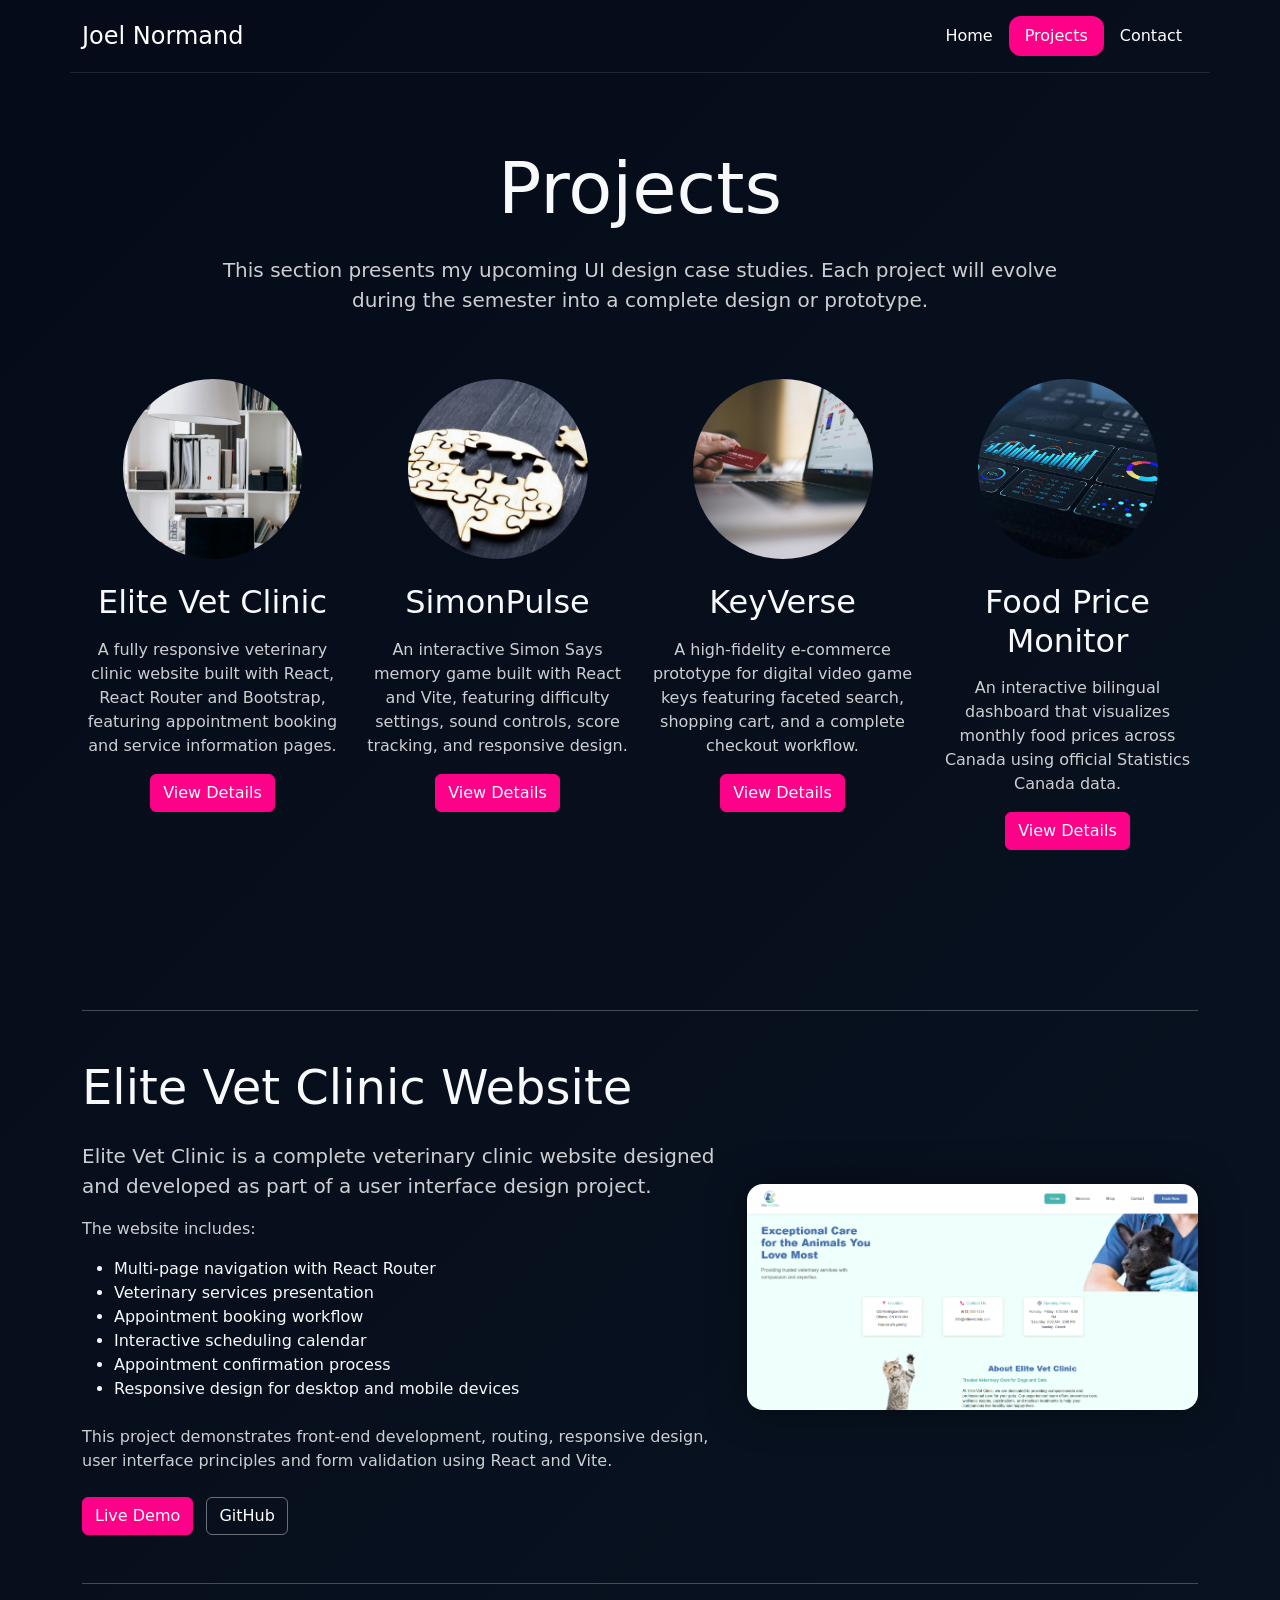
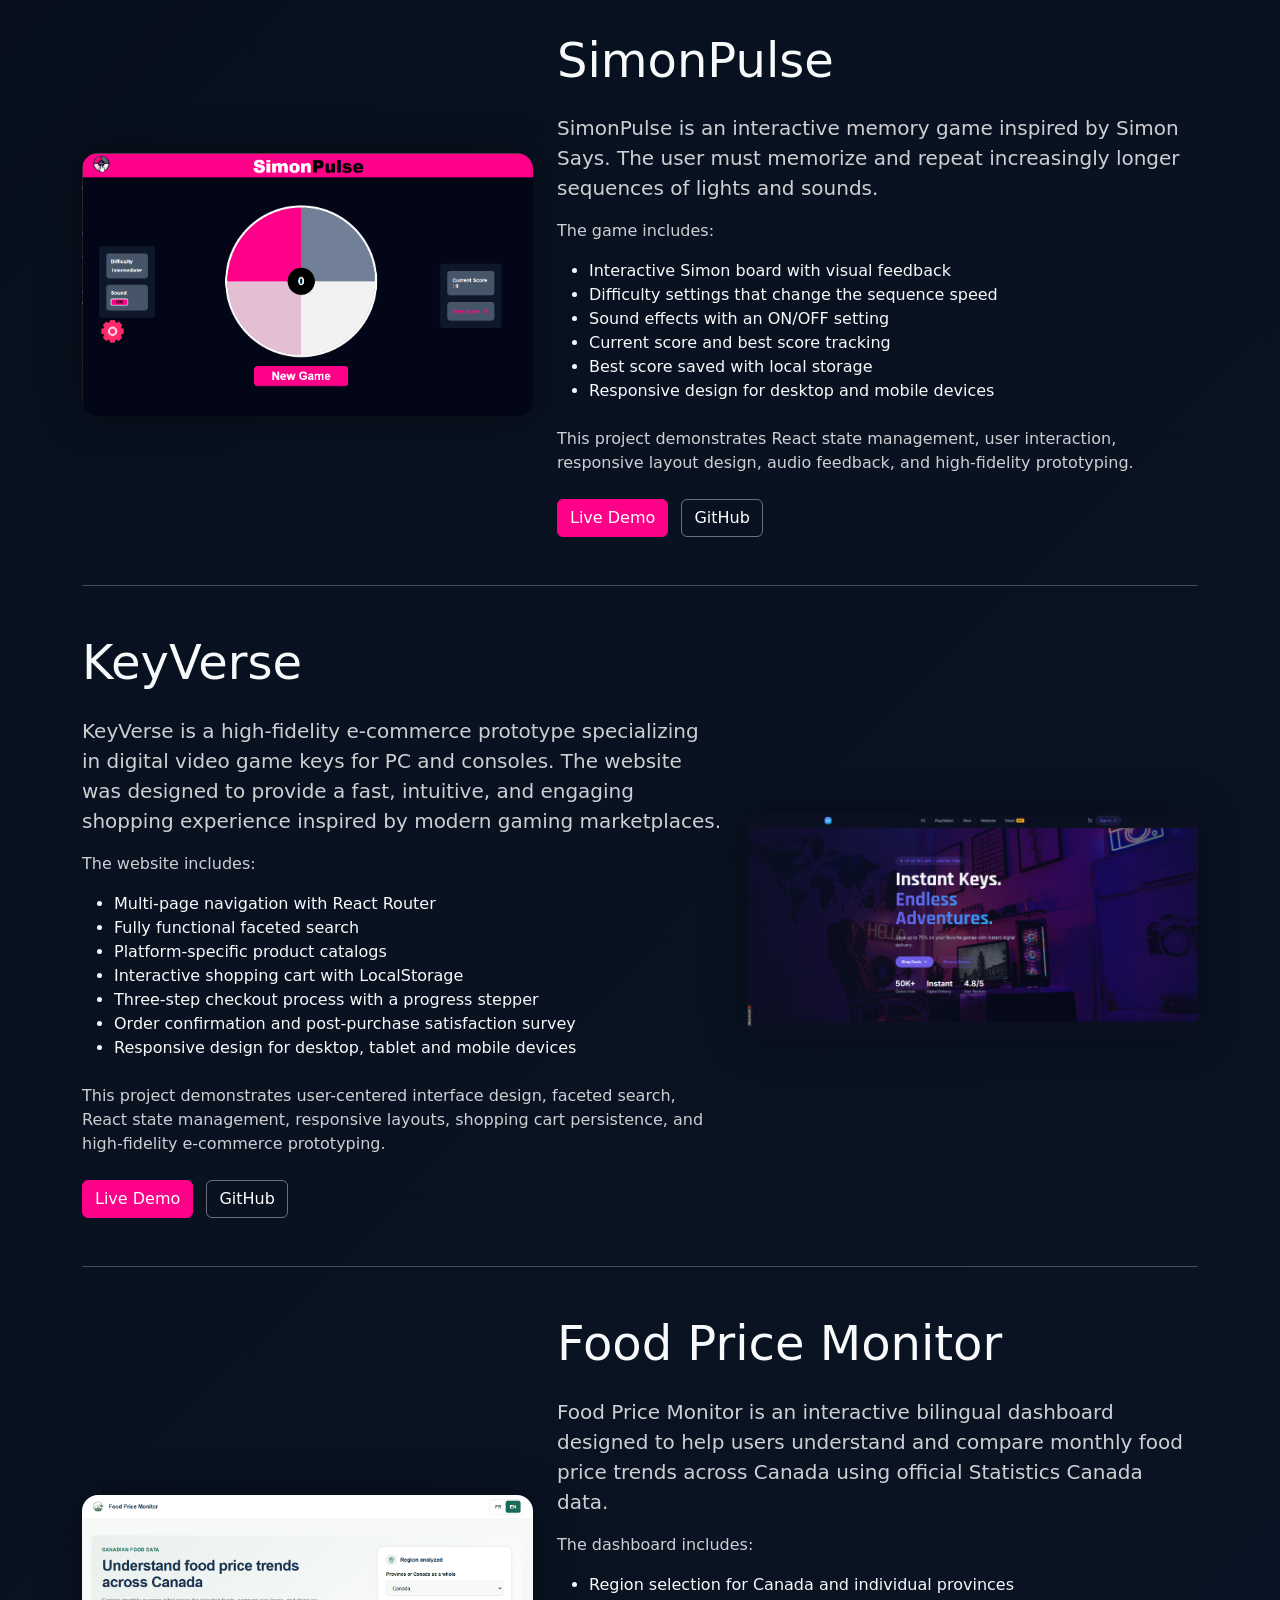
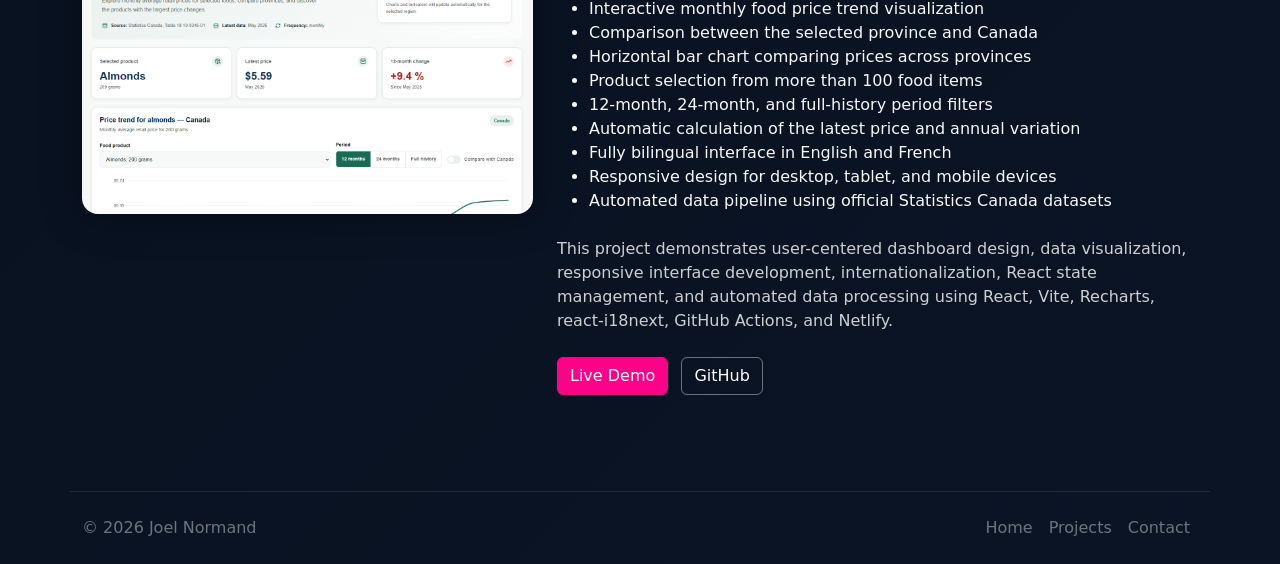
==== commit 80373e16: "Add Food Price Monitor to portfolio" ====
--- a/project.html
+++ b/project.html
@@ -134,11 +134,11 @@
               alt="Dashboard preview"
             />
 
-            <h2 class="fw-light mb-3">Dashboard</h2>
-
-            <p>
-              A data visualization design exploring how to present metrics
-              clearly and effectively.
+            <h2 class="fw-light mb-3">Food Price Monitor</h2>
+
+            <p>
+              An interactive bilingual dashboard that visualizes monthly food
+              prices across Canada using official Statistics Canada data.
             </p>
 
             <p>
@@ -329,21 +329,68 @@
 
         <div id="dashboard" class="row featurette align-items-center gy-5">
           <div class="col-md-7 order-md-2">
-            <h2 class="display-5 fw-light mb-4">Design 4: Data Dashboard</h2>
+            <h2 class="display-5 fw-light mb-4">Food Price Monitor</h2>
 
             <p class="lead">
-              This case study will focus on analysis and visualization. The
-              objective will be to present data clearly and help users
-              understand trends, compare information, and make informed
-              decisions.
-            </p>
+              Food Price Monitor is an interactive bilingual dashboard designed
+              to help users understand and compare monthly food price trends
+              across Canada using official Statistics Canada data.
+            </p>
+
+            <p>The dashboard includes:</p>
+
+            <ul>
+              <li>Region selection for Canada and individual provinces</li>
+              <li>Interactive monthly food price trend visualization</li>
+              <li>Comparison between the selected province and Canada</li>
+              <li>Horizontal bar chart comparing prices across provinces</li>
+              <li>Product selection from more than 100 food items</li>
+              <li>12-month, 24-month, and full-history period filters</li>
+              <li>
+                Automatic calculation of the latest price and annual variation
+              </li>
+              <li>Fully bilingual interface in English and French</li>
+              <li>Responsive design for desktop, tablet, and mobile devices</li>
+              <li>
+                Automated data pipeline using official Statistics Canada
+                datasets
+              </li>
+            </ul>
+
+            <p class="mt-4">
+              This project demonstrates user-centered dashboard design, data
+              visualization, responsive interface development,
+              internationalization, React state management, and automated data
+              processing using React, Vite, Recharts, react-i18next, GitHub
+              Actions, and Netlify.
+            </p>
+
+            <div class="mt-4">
+              <a
+                href="https://food-price-monitor.netlify.app/"
+                target="_blank"
+                rel="noopener noreferrer"
+                class="btn btn-primary me-2"
+              >
+                Live Demo
+              </a>
+
+              <a
+                href="https://github.com/HaZy009/food-price-monitor"
+                target="_blank"
+                rel="noopener noreferrer"
+                class="btn btn-outline-secondary"
+              >
+                GitHub
+              </a>
+            </div>
           </div>
 
           <div class="col-md-5 order-md-1">
             <img
-              src="images/bigDashboard.jpg"
+              src="images/foodPriceMonitor.png"
               class="img-fluid rounded-4 shadow-lg"
-              alt="Dashboard placeholder"
+              alt="Food Price Monitor dashboard"
             />
           </div>
         </div>
